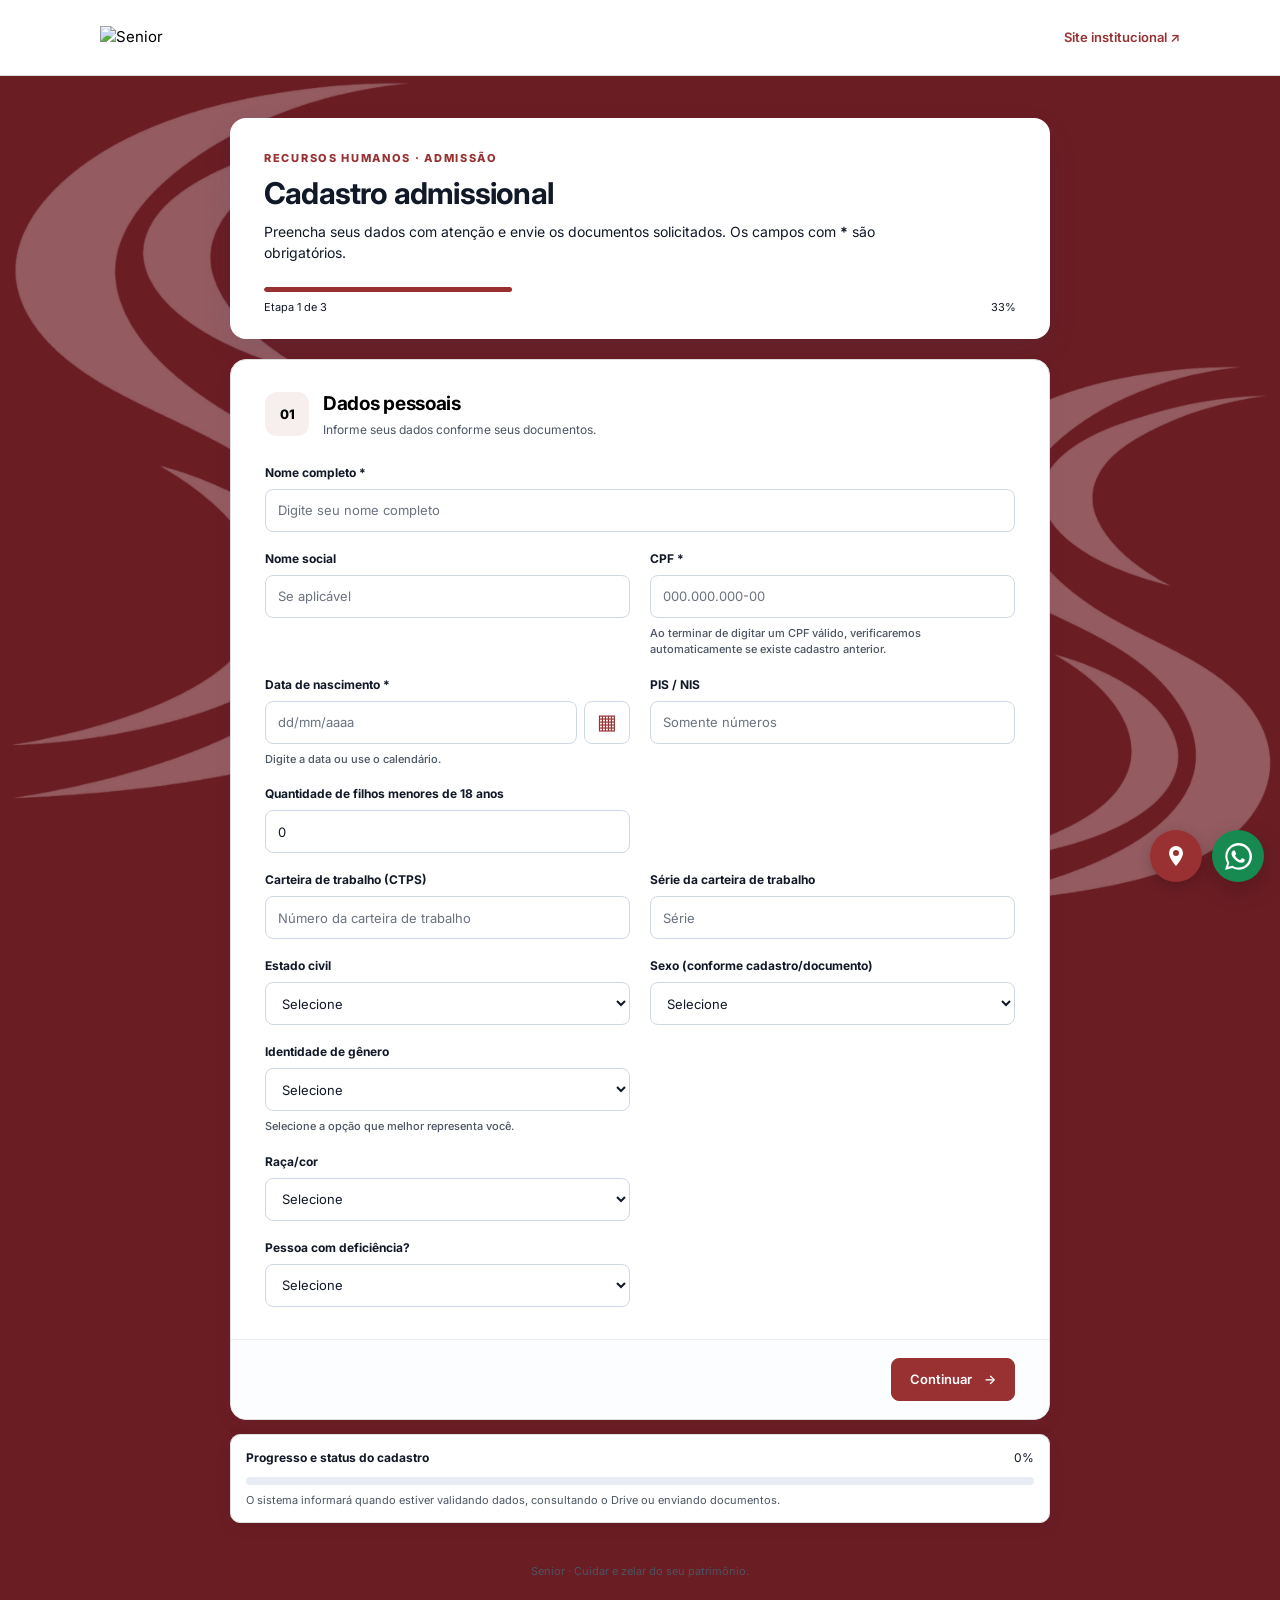
==== datasenior/index.html @ 32761c62 "Add files via upload" ====
<!doctype html>
<html lang="pt-BR">
<head>
  <meta charset="utf-8">
  <meta name="viewport" content="width=device-width, initial-scale=1">
  <title>Cadastro Admissional | Datasenior</title>
</head>
<body>
  <p id="routeError">Carregando o formulário seguro da Datasenior…</p>
  <script>
    fetch("../index.html").then(response => {
      if (!response.ok) throw new Error("Não foi possível carregar o formulário.");
      return response.text();
    }).then(page => {
      page = page.replace(/<head>/i, '<head><base href="../">');
      document.open();
      document.write(page);
      document.close();
    }).catch(error => {
      document.querySelector("#routeError").textContent = error.message;
    });
  </script>
</body>
</html>
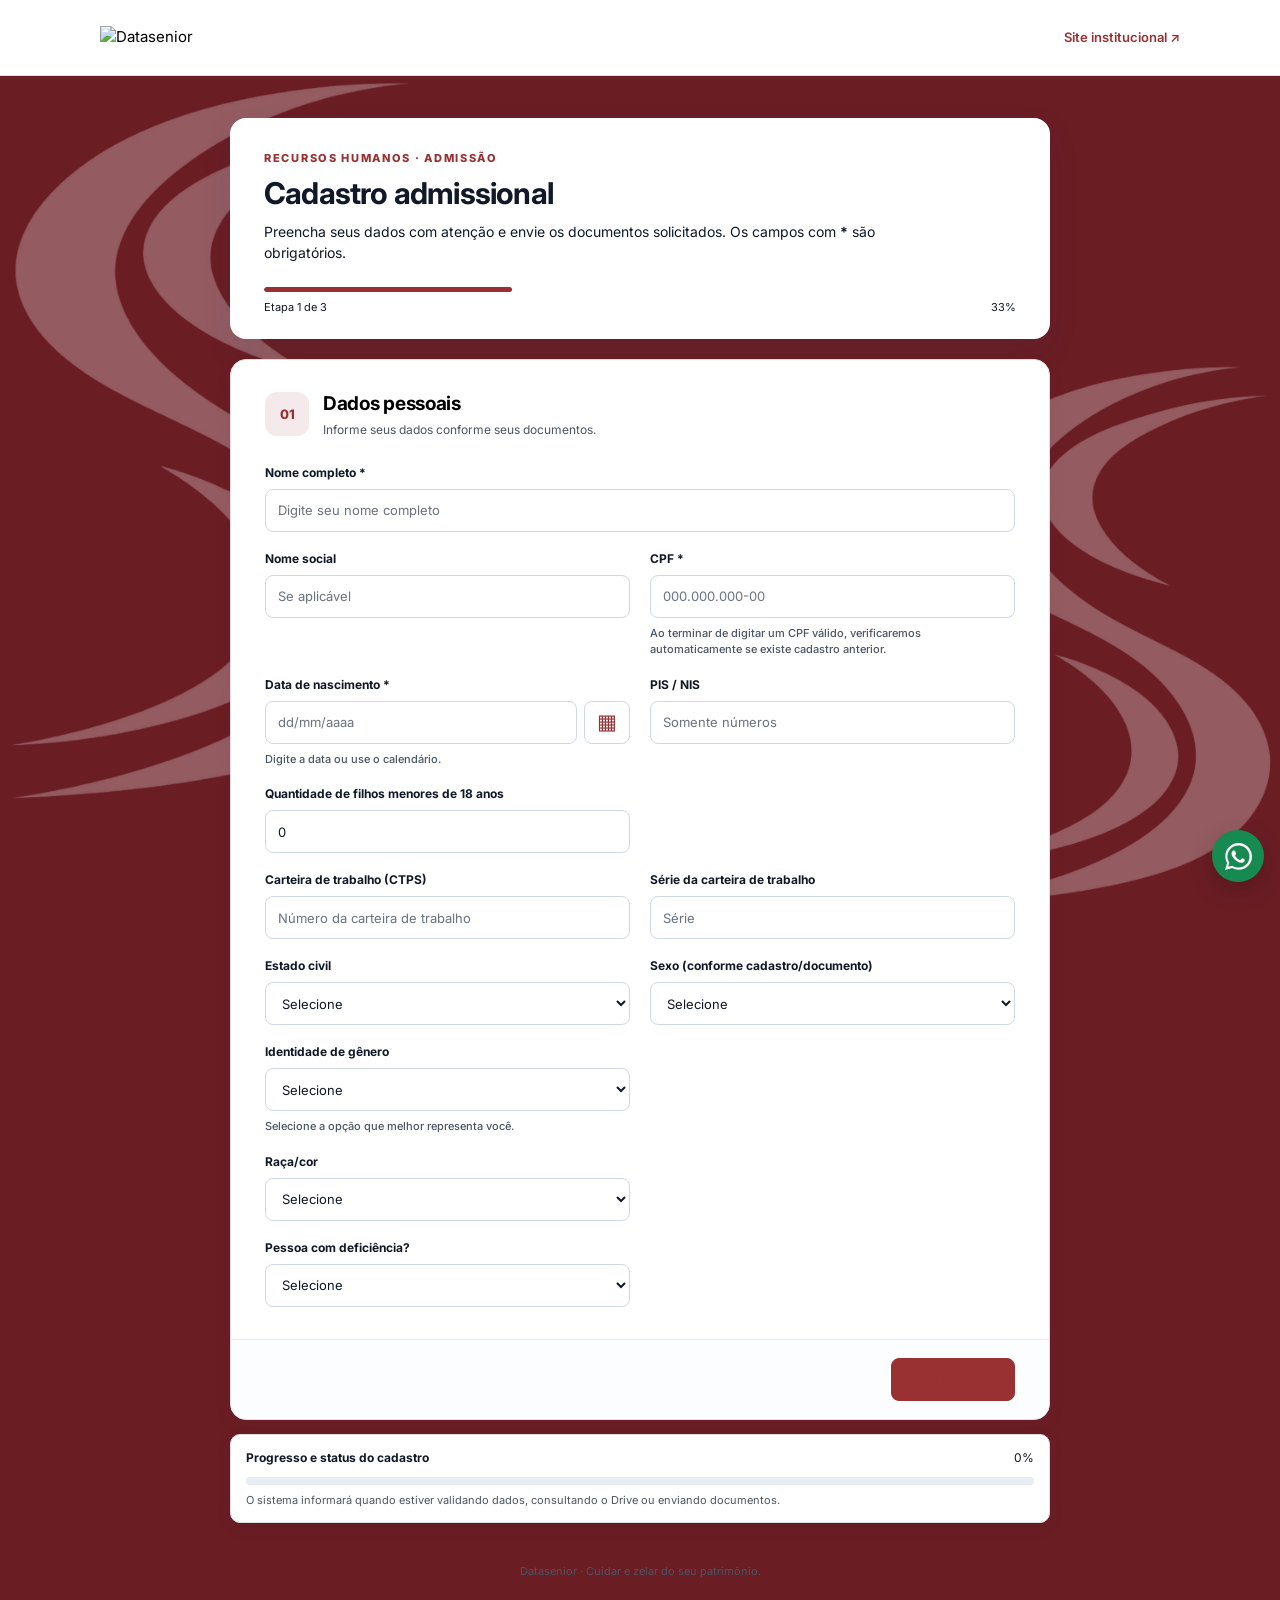
==== commit b515e60e: "Add files via upload" ====
--- a/datasenior/index.html
+++ b/datasenior/index.html
@@ -8,7 +8,7 @@
 <body>
   <p id="routeError">Carregando o formulário seguro da Datasenior…</p>
   <script>
-    fetch("../index.html").then(response => {
+    fetch("../form.html").then(response => {
       if (!response.ok) throw new Error("Não foi possível carregar o formulário.");
       return response.text();
     }).then(page => {
